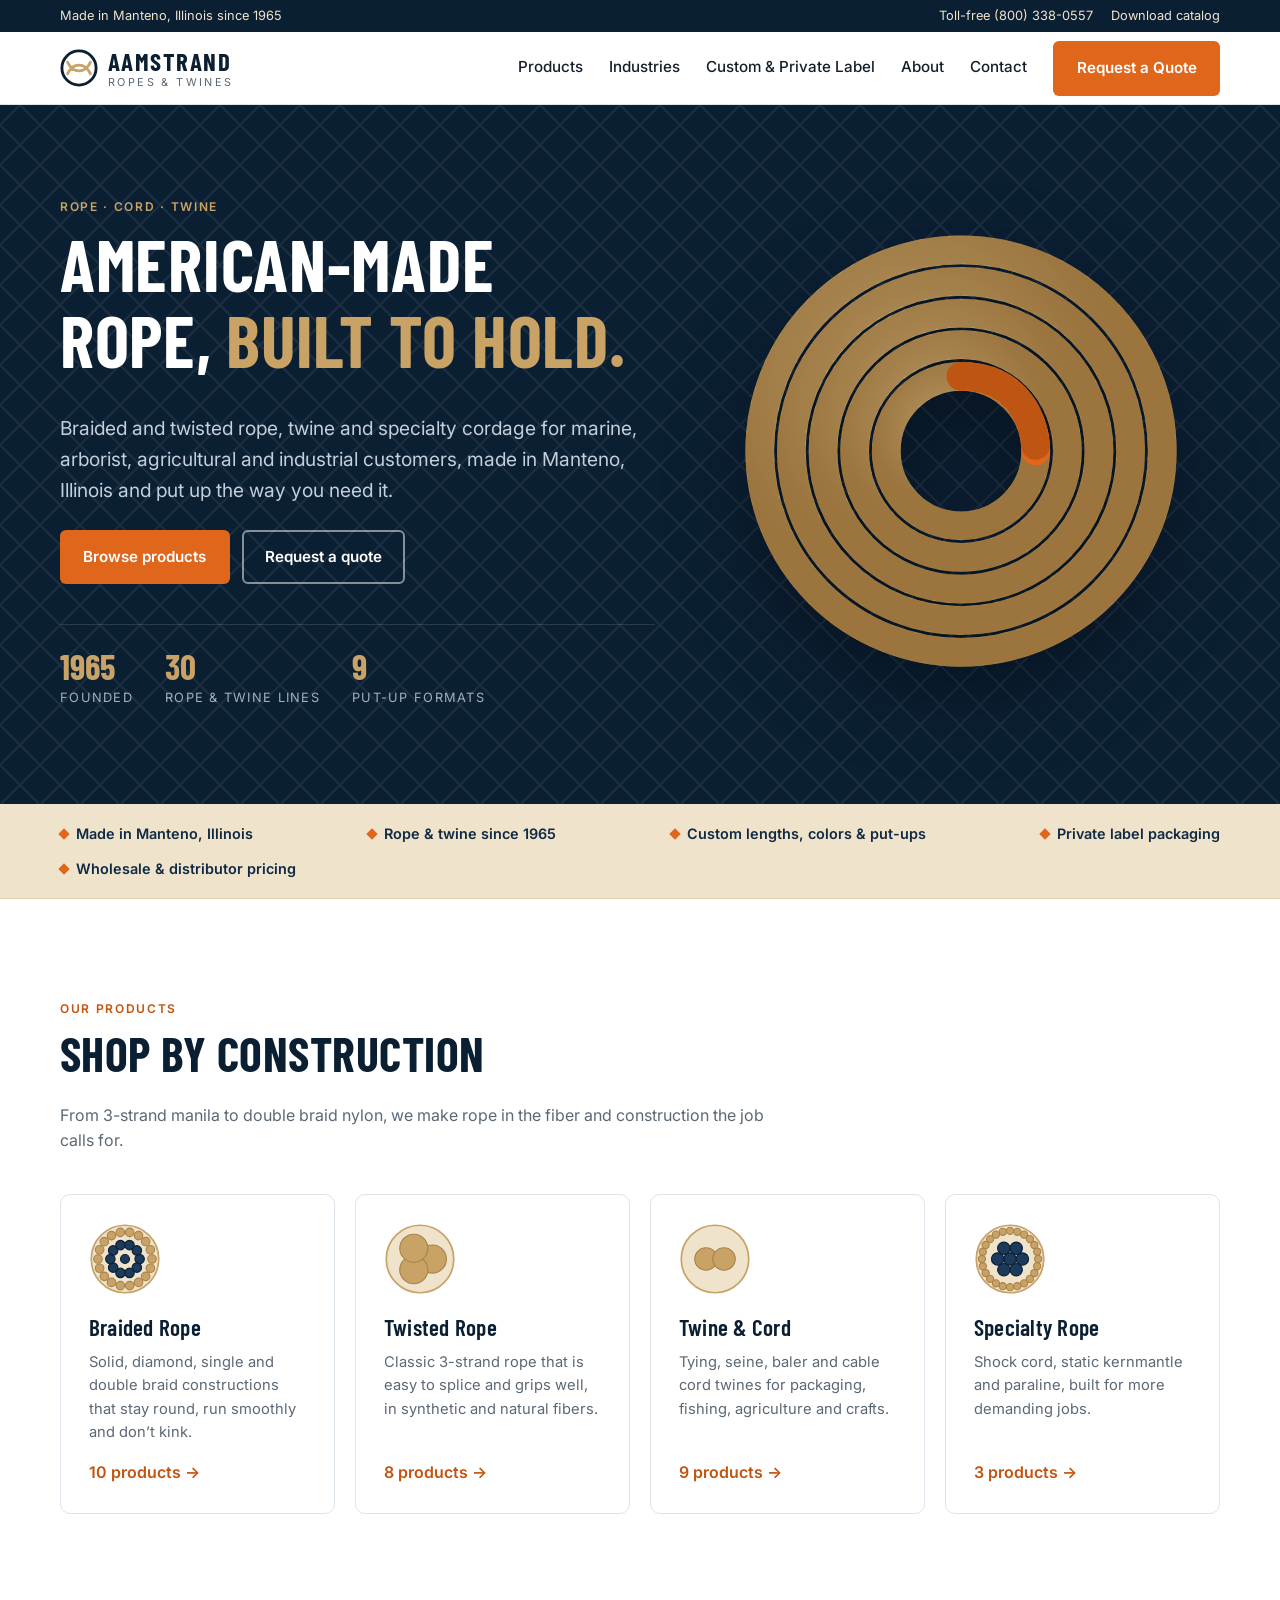
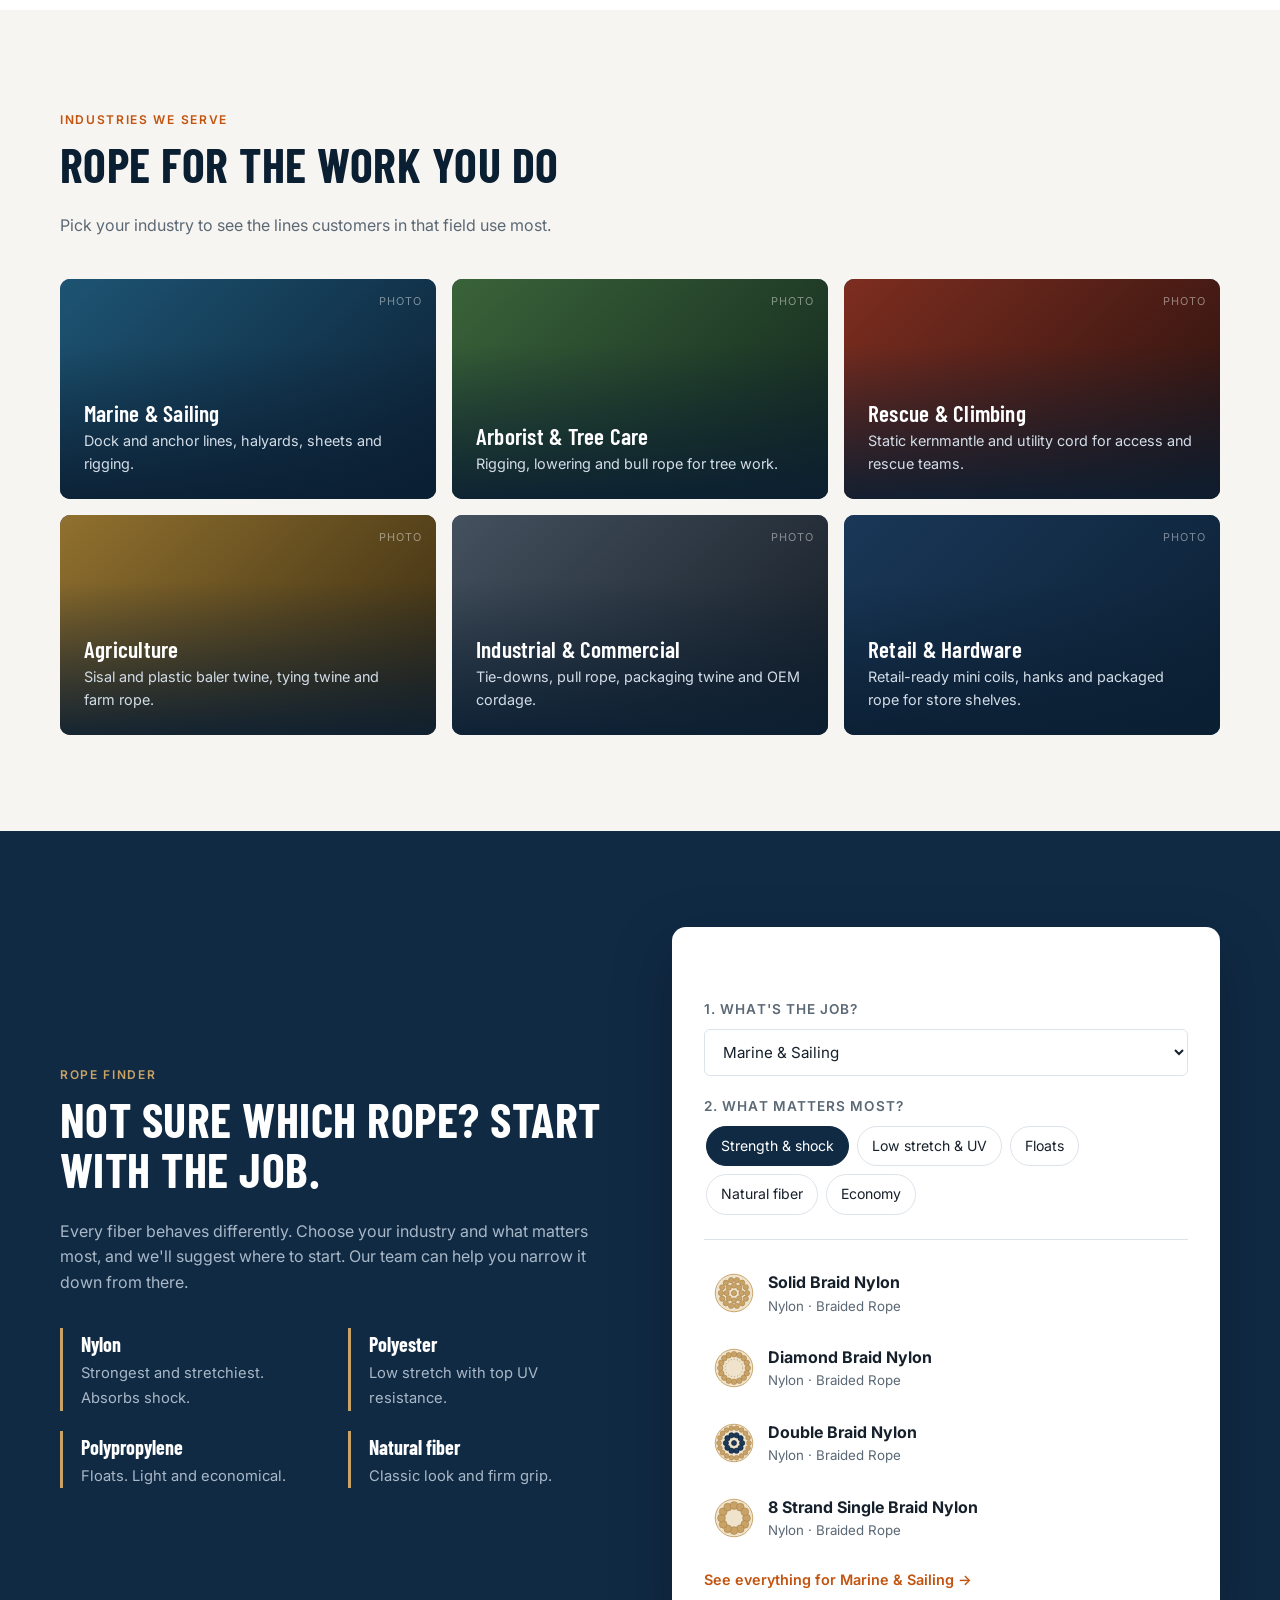
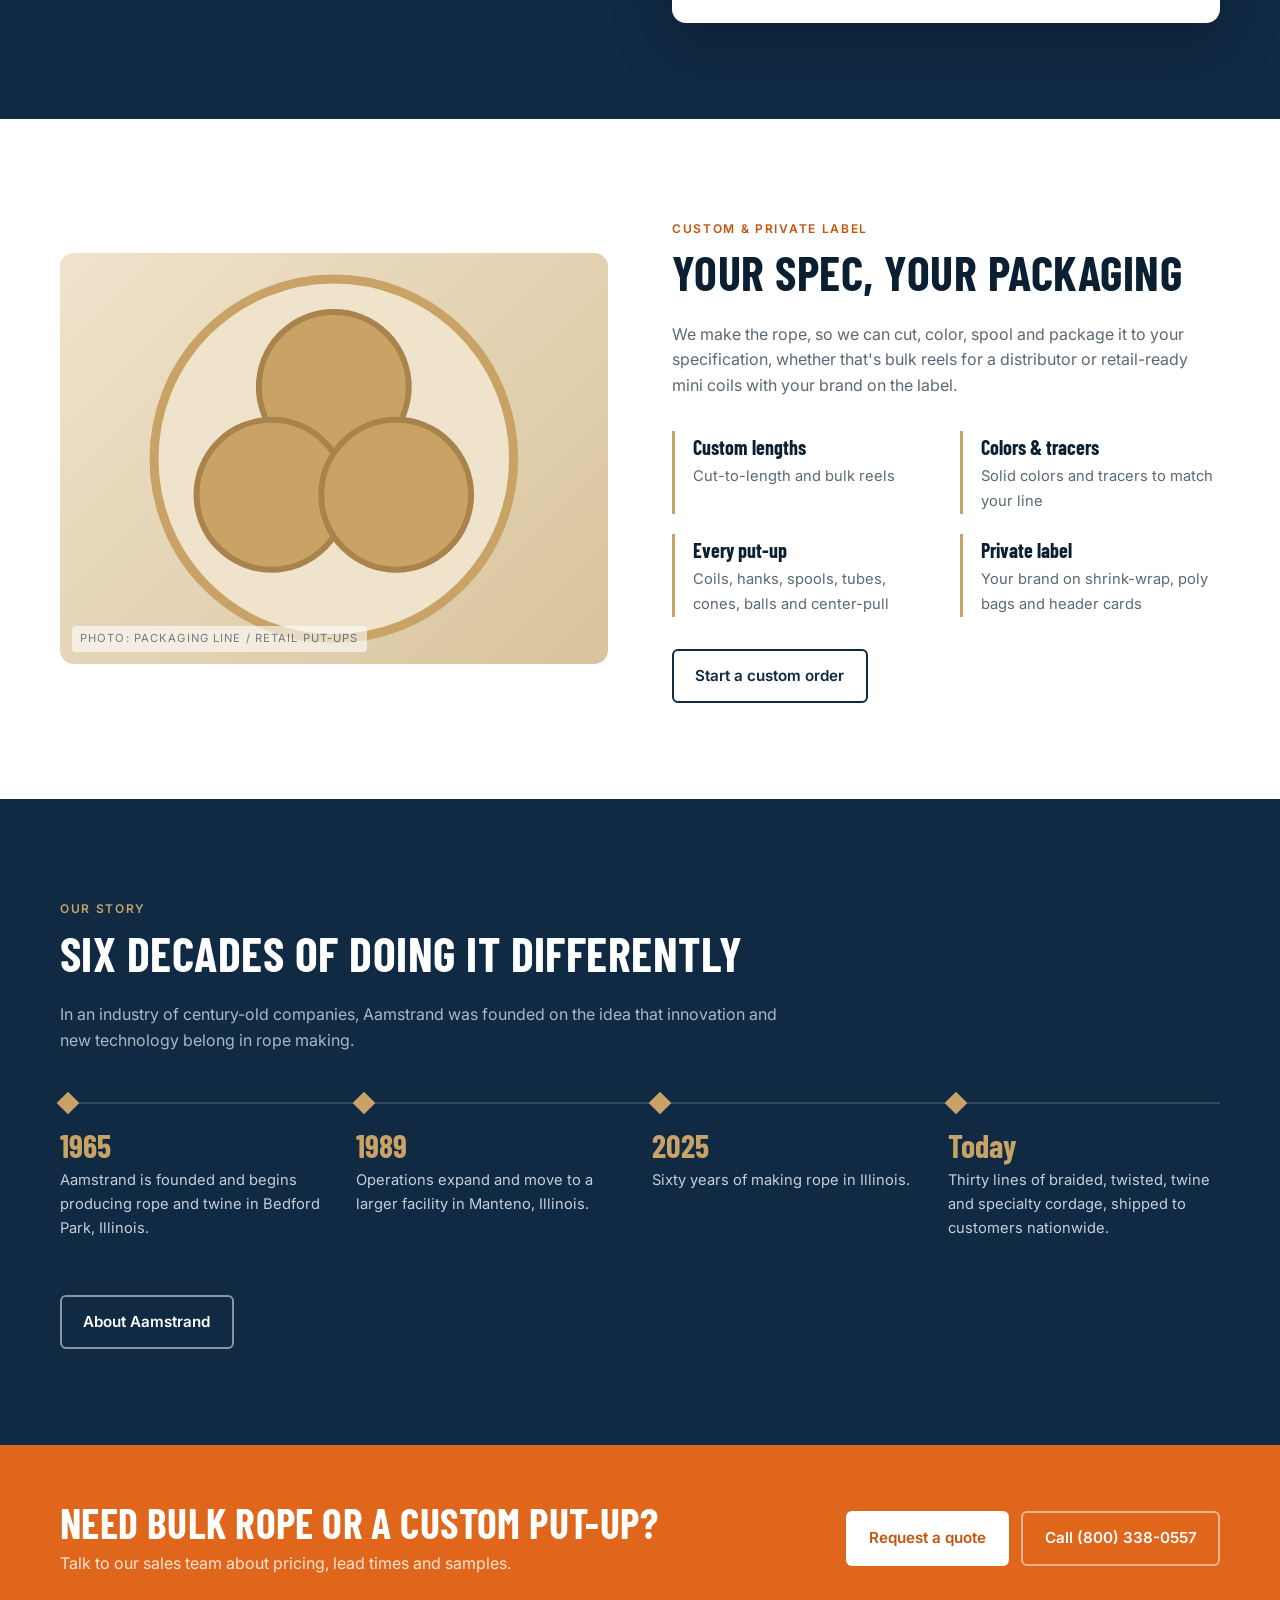
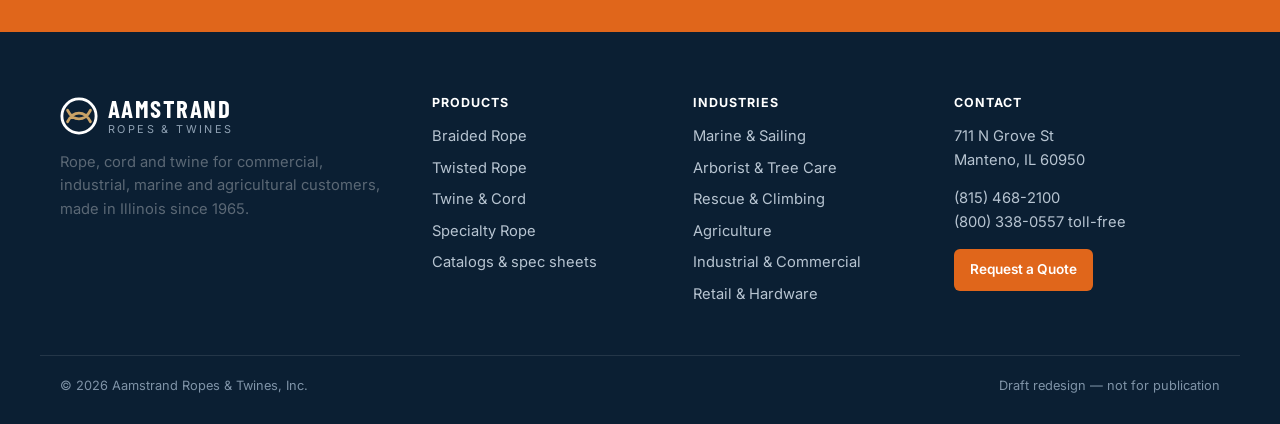
==== index.html @ 0422b6db "Add draft redesign of the Aamstrand website Static multi-page site: home, product catalog with filte" ====
<!doctype html>
<html lang="en">
<head>
  <meta charset="utf-8">
  <meta name="viewport" content="width=device-width, initial-scale=1">
  <title>Aamstrand Ropes &amp; Twines | American-Made Rope, Cord &amp; Twine</title>
  <meta name="description" content="Aamstrand Ropes & Twines has made braided rope, twisted rope, twine and specialty cordage in Illinois since 1965, with custom put-ups and private label packaging.">
  <link rel="preconnect" href="https://fonts.googleapis.com">
  <link rel="preconnect" href="https://fonts.gstatic.com" crossorigin>
  <link href="https://fonts.googleapis.com/css2?family=Barlow+Condensed:wght@500;600;700&family=Inter:wght@400;500;600;700&display=swap" rel="stylesheet">
  <link rel="stylesheet" href="assets/css/styles.css">
</head>
<body data-page="home">
  <a class="skip" href="#main">Skip to content</a>
  <header id="site-header"></header>

  <main id="main">
    <!-- Hero -->
    <section class="hero">
      <div class="wrap">
        <div>
          <span class="eyebrow" style="color:var(--hemp)">Rope · Cord · Twine</span>
          <h1>American-made rope, <em>built to hold.</em></h1>
          <p class="lead">Braided and twisted rope, twine and specialty cordage for marine, arborist, agricultural and industrial customers, made in Manteno, Illinois and put up the way you need it.</p>
          <div class="btn-row">
            <a class="btn btn-accent" href="products.html">Browse products</a>
            <a class="btn btn-light" href="contact.html#quote">Request a quote</a>
          </div>
          <div class="hero-stats">
            <div><strong>1965</strong><span>Founded</span></div>
            <div><strong>30</strong><span>Rope &amp; twine lines</span></div>
            <div><strong>9</strong><span>Put-up formats</span></div>
          </div>
        </div>
        <!-- Placeholder illustration until product photography is available -->
        <svg class="hero-coil" viewBox="0 0 320 320" aria-hidden="true">
          <defs>
            <radialGradient id="g" cx="40%" cy="35%"><stop offset="0" stop-color="#e7cc98"/><stop offset="1" stop-color="#b48a4d"/></radialGradient>
          </defs>
          <g fill="none" stroke-linecap="round">
            <g stroke="url(#g)" stroke-width="20">
              <circle cx="160" cy="160" r="140"/><circle cx="160" cy="160" r="118"/><circle cx="160" cy="160" r="96"/>
              <circle cx="160" cy="160" r="74"/><circle cx="160" cy="160" r="52"/>
            </g>
            <g stroke="#7d5b2c" stroke-width="20" stroke-dasharray="2.5 7" opacity=".45">
              <circle cx="160" cy="160" r="140"/><circle cx="160" cy="160" r="118"/><circle cx="160" cy="160" r="96"/>
              <circle cx="160" cy="160" r="74"/><circle cx="160" cy="160" r="52"/>
            </g>
            <path d="M160 108 C 200 108, 212 140, 212 160" stroke="#e0661b" stroke-width="20"/>
            <path d="M160 108 C 200 108, 212 140, 212 160" stroke="#9e440c" stroke-width="20" stroke-dasharray="2.5 7" opacity=".5"/>
          </g>
        </svg>
      </div>
    </section>

    <!-- Trust strip -->
    <div class="trust"><div class="wrap"><ul>
      <li>Made in Manteno, Illinois</li>
      <li>Rope &amp; twine since 1965</li>
      <li>Custom lengths, colors &amp; put-ups</li>
      <li>Private label packaging</li>
      <li>Wholesale &amp; distributor pricing</li>
    </ul></div></div>

    <!-- Shop by construction -->
    <section class="section">
      <div class="wrap">
        <div class="section-head">
          <span class="eyebrow">Our products</span>
          <h2>Shop by construction</h2>
          <p class="muted">From 3-strand manila to double braid nylon, we make rope in the fiber and construction the job calls for.</p>
        </div>
        <div class="cat-grid" id="category-tiles"></div>
      </div>
    </section>

    <!-- Industries -->
    <section class="section section-alt" id="industries">
      <div class="wrap">
        <div class="section-head">
          <span class="eyebrow">Industries we serve</span>
          <h2>Rope for the work you do</h2>
          <p class="muted">Pick your industry to see the lines customers in that field use most.</p>
        </div>
        <div class="industry-grid">
          <a class="industry" href="products.html?use=marine" style="--bg:linear-gradient(135deg,#1f5a7a,#0b1f33)"><span class="ph">Photo</span>
            <h3>Marine &amp; Sailing</h3><p>Dock and anchor lines, halyards, sheets and rigging.</p></a>
          <a class="industry" href="products.html?use=arborist" style="--bg:linear-gradient(135deg,#3f6b3a,#12261a)"><span class="ph">Photo</span>
            <h3>Arborist &amp; Tree Care</h3><p>Rigging, lowering and bull rope for tree work.</p></a>
          <a class="industry" href="products.html?use=rescue" style="--bg:linear-gradient(135deg,#8a2f1d,#2a0f0a)"><span class="ph">Photo</span>
            <h3>Rescue &amp; Climbing</h3><p>Static kernmantle and utility cord for access and rescue teams.</p></a>
          <a class="industry" href="products.html?use=agriculture" style="--bg:linear-gradient(135deg,#a07a2e,#3a2a0c)"><span class="ph">Photo</span>
            <h3>Agriculture</h3><p>Sisal and plastic baler twine, tying twine and farm rope.</p></a>
          <a class="industry" href="products.html?use=industrial" style="--bg:linear-gradient(135deg,#4a5663,#151b22)"><span class="ph">Photo</span>
            <h3>Industrial &amp; Commercial</h3><p>Tie-downs, pull rope, packaging twine and OEM cordage.</p></a>
          <a class="industry" href="products.html?use=retail" style="--bg:linear-gradient(135deg,#1b3a5c,#0b1f33)"><span class="ph">Photo</span>
            <h3>Retail &amp; Hardware</h3><p>Retail-ready mini coils, hanks and packaged rope for store shelves.</p></a>
        </div>
      </div>
    </section>

    <!-- Rope finder -->
    <section class="section section-dark">
      <div class="wrap split">
        <div>
          <span class="eyebrow" style="color:var(--hemp)">Rope finder</span>
          <h2>Not sure which rope? Start with the job.</h2>
          <p class="muted">Every fiber behaves differently. Choose your industry and what matters most, and we'll suggest where to start. Our team can help you narrow it down from there.</p>
          <ul class="cap-list" style="margin-top:2rem">
            <li><strong style="color:#fff">Nylon</strong><span style="color:#a9b8c7">Strongest and stretchiest. Absorbs shock.</span></li>
            <li><strong style="color:#fff">Polyester</strong><span style="color:#a9b8c7">Low stretch with top UV resistance.</span></li>
            <li><strong style="color:#fff">Polypropylene</strong><span style="color:#a9b8c7">Floats. Light and economical.</span></li>
            <li><strong style="color:#fff">Natural fiber</strong><span style="color:#a9b8c7">Classic look and firm grip.</span></li>
          </ul>
        </div>
        <form class="finder" id="finder" onsubmit="return false">
          <h3>Find your rope</h3>
          <label class="q" for="finder-use">1. What's the job?</label>
          <select id="finder-use"></select>
          <span class="q">2. What matters most?</span>
          <fieldset class="chips">
            <legend class="skip">What matters most?</legend>
            <input type="radio" name="priority" id="p1" value="shock" checked><label for="p1">Strength &amp; shock</label>
            <input type="radio" name="priority" id="p2" value="lowstretch"><label for="p2">Low stretch &amp; UV</label>
            <input type="radio" name="priority" id="p3" value="floats"><label for="p3">Floats</label>
            <input type="radio" name="priority" id="p4" value="natural"><label for="p4">Natural fiber</label>
            <input type="radio" name="priority" id="p5" value="budget"><label for="p5">Economy</label>
          </fieldset>
          <div class="finder-results" id="finder-results" aria-live="polite"></div>
        </form>
      </div>
    </section>

    <!-- Custom & private label -->
    <section class="section" id="custom">
      <div class="wrap split">
        <div class="photo-block">
          <svg viewBox="0 0 64 64" class="rope-icon" aria-hidden="true"><circle class="o" cx="32" cy="32" r="30"/><circle class="f" cx="32" cy="20" r="12.5"/><circle class="f" cx="21.6" cy="38" r="12.5"/><circle class="f" cx="42.4" cy="38" r="12.5"/></svg>
          <span class="photo-note">Photo: packaging line / retail put-ups</span>
        </div>
        <div>
          <span class="eyebrow">Custom &amp; private label</span>
          <h2>Your spec, your packaging</h2>
          <p class="muted">We make the rope, so we can cut, color, spool and package it to your specification, whether that's bulk reels for a distributor or retail-ready mini coils with your brand on the label.</p>
          <ul class="cap-list" style="margin:2rem 0">
            <li><strong>Custom lengths</strong><span>Cut-to-length and bulk reels</span></li>
            <li><strong>Colors &amp; tracers</strong><span>Solid colors and tracers to match your line</span></li>
            <li><strong>Every put-up</strong><span>Coils, hanks, spools, tubes, cones, balls and center-pull</span></li>
            <li><strong>Private label</strong><span>Your brand on shrink-wrap, poly bags and header cards</span></li>
          </ul>
          <a class="btn btn-ghost" href="contact.html?product=custom#quote">Start a custom order</a>
        </div>
      </div>
    </section>

    <!-- Heritage -->
    <section class="section section-dark">
      <div class="wrap">
        <div class="section-head">
          <span class="eyebrow" style="color:var(--hemp)">Our story</span>
          <h2>Six decades of doing it differently</h2>
          <p class="muted">In an industry of century-old companies, Aamstrand was founded on the idea that innovation and new technology belong in rope making.</p>
        </div>
        <div class="timeline">
          <div><strong>1965</strong><p>Aamstrand is founded and begins producing rope and twine in Bedford Park, Illinois.</p></div>
          <div><strong>1989</strong><p>Operations expand and move to a larger facility in Manteno, Illinois.</p></div>
          <div><strong>2025</strong><p>Sixty years of making rope in Illinois.</p></div>
          <div><strong>Today</strong><p>Thirty lines of braided, twisted, twine and specialty cordage, shipped to customers nationwide.</p></div>
        </div>
        <div class="btn-row" style="margin-top:2.5rem"><a class="btn btn-light" href="about.html">About Aamstrand</a></div>
      </div>
    </section>

    <!-- CTA -->
    <section class="cta-band">
      <div class="wrap">
        <div>
          <h2>Need bulk rope or a custom put-up?</h2>
          <p>Talk to our sales team about pricing, lead times and samples.</p>
        </div>
        <div class="btn-row" style="margin:0">
          <a class="btn btn-white" href="contact.html#quote">Request a quote</a>
          <a class="btn btn-light" href="tel:18003380557">Call (800) 338-0557</a>
        </div>
      </div>
    </section>
  </main>

  <footer id="site-footer"></footer>
  <script src="assets/js/products.js"></script>
  <script src="assets/js/main.js"></script>
</body>
</html>
---- assets/css/styles.css ----
/* Aamstrand redesign draft
   Palette: deep navy (trust, marine), hemp/manila tan (the product itself),
   signal orange for calls to action (safety / industrial). */

:root {
  --navy-900: #0b1f33;
  --navy-800: #102a44;
  --navy-700: #1b3a5c;
  --navy-100: #e6edf4;
  --hemp: #c9a266;
  --hemp-light: #efe3cc;
  --accent: #e0661b;
  --accent-dark: #c2540f;
  --ink: #16202b;
  --muted: #5b6875;
  --line: #dde3ea;
  --paper: #f7f5f1;
  --white: #ffffff;
  --radius: 10px;
  --shadow: 0 1px 2px rgba(11, 31, 51, .06), 0 8px 24px rgba(11, 31, 51, .08);
  --font-head: 'Barlow Condensed', 'Arial Narrow', sans-serif;
  --font-body: 'Inter', system-ui, -apple-system, 'Segoe UI', sans-serif;
  --wrap: 1200px;
}

*, *::before, *::after { box-sizing: border-box; }
html { scroll-behavior: smooth; }
body { margin: 0; font-family: var(--font-body); color: var(--ink); background: var(--white); line-height: 1.6; font-size: 16px; -webkit-font-smoothing: antialiased; }
img, svg { max-width: 100%; display: block; }
a { color: var(--navy-700); }
h1, h2, h3, h4 { font-family: var(--font-head); line-height: 1.05; margin: 0 0 .5em; color: var(--navy-900); letter-spacing: .01em; }
h1 { font-size: clamp(2.5rem, 6vw, 4.5rem); font-weight: 700; text-transform: uppercase; }
h2 { font-size: clamp(2rem, 4vw, 3rem); font-weight: 700; text-transform: uppercase; }
h3 { font-size: 1.45rem; font-weight: 600; }
h4 { font-size: 1.1rem; text-transform: uppercase; letter-spacing: .08em; }
p { margin: 0 0 1em; }
.wrap { max-width: var(--wrap); margin: 0 auto; padding: 0 20px; }
.muted { color: var(--muted); }
.small { font-size: .875rem; }
.lead { font-size: 1.2rem; color: var(--muted); max-width: 60ch; }
.eyebrow { display: inline-block; font-size: .75rem; font-weight: 600; letter-spacing: .14em; text-transform: uppercase; color: var(--accent-dark); margin-bottom: .6rem; }
.skip { position: absolute; left: -999px; }
.skip:focus { left: 12px; top: 12px; z-index: 100; background: var(--white); padding: 8px 12px; }
:focus-visible { outline: 3px solid var(--accent); outline-offset: 2px; }

/* Buttons */
.btn { display: inline-flex; align-items: center; gap: .5em; padding: .85em 1.4em; border-radius: 6px; font-weight: 600; font-size: .95rem; text-decoration: none; border: 2px solid transparent; cursor: pointer; transition: background .15s, color .15s, border-color .15s; font-family: inherit; }
.btn-accent { background: var(--accent); color: var(--white); }
.btn-accent:hover { background: var(--accent-dark); }
.btn-ghost { border-color: currentColor; color: var(--navy-800); background: transparent; }
.btn-ghost:hover { background: var(--navy-800); color: var(--white); border-color: var(--navy-800); }
.btn-light { border-color: rgba(255,255,255,.5); color: var(--white); }
.btn-light:hover { background: var(--white); color: var(--navy-900); }
.btn-sm { padding: .6em 1em; font-size: .85rem; }
.btn-row { display: flex; flex-wrap: wrap; gap: 12px; margin-top: 1.5rem; }
.link-arrow { font-weight: 600; color: var(--accent-dark); text-decoration: none; }
.link-arrow::after { content: ' →'; transition: margin .15s; }
a:hover .link-arrow::after, .link-arrow:hover::after { margin-left: 4px; }
.text-btn { background: none; border: 0; color: var(--accent-dark); font: inherit; font-weight: 600; cursor: pointer; padding: 0; text-decoration: underline; }

/* Header */
#site-header { position: sticky; top: 0; z-index: 50; background: var(--white); border-bottom: 1px solid var(--line); }
.topbar { background: var(--navy-900); color: var(--hemp-light); font-size: .8rem; }
.topbar .wrap { display: flex; justify-content: space-between; gap: 12px; padding-top: 6px; padding-bottom: 6px; }
.topbar a { color: inherit; text-decoration: none; margin-left: 18px; }
.topbar a:hover { color: var(--white); }
.nav-row { display: flex; align-items: center; justify-content: space-between; min-height: 72px; gap: 20px; }
.logo { display: flex; align-items: center; gap: 10px; text-decoration: none; color: var(--navy-900); }
.logo svg { width: 38px; height: 38px; }
.logo span { display: flex; flex-direction: column; line-height: 1; }
.logo strong { font-family: var(--font-head); font-size: 1.55rem; letter-spacing: .06em; }
.logo small { font-size: .68rem; letter-spacing: .22em; text-transform: uppercase; color: var(--muted); margin-top: 3px; }
.primary-nav { display: flex; align-items: center; gap: 26px; }
.primary-nav a:not(.btn) { color: var(--ink); text-decoration: none; font-weight: 500; font-size: .95rem; padding: 6px 0; border-bottom: 2px solid transparent; }
.primary-nav a:not(.btn):hover, .primary-nav a[aria-current] { border-bottom-color: var(--accent); }
.nav-toggle { display: none; background: none; border: 0; padding: 8px; cursor: pointer; }
.nav-toggle span { display: block; width: 24px; height: 2px; background: var(--navy-900); margin: 5px 0; transition: transform .2s, opacity .2s; }

@media (max-width: 960px) {
  .nav-toggle { display: block; }
  .primary-nav { display: none; position: absolute; left: 0; right: 0; top: 100%; flex-direction: column; align-items: stretch; gap: 0; background: var(--white); border-bottom: 1px solid var(--line); padding: 8px 20px 20px; box-shadow: var(--shadow); }
  .primary-nav a:not(.btn) { padding: 12px 0; border-bottom: 1px solid var(--line); }
  .primary-nav .btn { margin-top: 14px; justify-content: center; }
  .nav-open .primary-nav { display: flex; }
  .nav-open .nav-toggle span:nth-child(1) { transform: translateY(7px) rotate(45deg); }
  .nav-open .nav-toggle span:nth-child(2) { opacity: 0; }
  .nav-open .nav-toggle span:nth-child(3) { transform: translateY(-7px) rotate(-45deg); }
  .hide-sm { display: none; }
}
@media (max-width: 560px) {
  .topbar .wrap > span:first-child { display: none; }
  .topbar .wrap { justify-content: center; }
  .topbar a { margin: 0; }
}

/* Hero */
.hero { position: relative; background: var(--navy-900); color: var(--white); overflow: hidden; }
.hero::before { content: ''; position: absolute; inset: 0; opacity: .07; background-image: url("data:image/svg+xml,%3Csvg xmlns='http://www.w3.org/2000/svg' width='40' height='40'%3E%3Cpath d='M0 20 20 0 40 20 20 40Z' fill='none' stroke='%23fff' stroke-width='2'/%3E%3C/svg%3E"); }
.hero .wrap { position: relative; display: grid; grid-template-columns: 1.15fr 1fr; gap: 48px; align-items: center; padding-top: 88px; padding-bottom: 96px; }
.hero h1 { color: var(--white); }
.hero h1 em { font-style: normal; color: var(--hemp); }
.hero .lead { color: #c3cfdb; }
.hero-coil { width: 100%; max-width: 460px; justify-self: center; filter: drop-shadow(0 30px 40px rgba(0,0,0,.35)); }
.hero-stats { display: flex; flex-wrap: wrap; gap: 32px; margin-top: 2.5rem; padding-top: 1.5rem; border-top: 1px solid rgba(255,255,255,.12); }
.hero-stats div { display: flex; flex-direction: column; }
.hero-stats strong { font-family: var(--font-head); font-size: 2.2rem; color: var(--hemp); line-height: 1; }
.hero-stats span { font-size: .8rem; color: #9fb0c1; text-transform: uppercase; letter-spacing: .1em; margin-top: 4px; }
@media (max-width: 860px) {
  .hero .wrap { grid-template-columns: 1fr; padding-top: 56px; padding-bottom: 64px; }
  .hero-coil { max-width: 280px; order: -1; }
}

/* Sections */
.section { padding: 96px 0; }
.section-sm { padding: 48px 0; }
.section-alt { background: var(--paper); }
.section-dark { background: var(--navy-800); color: var(--white); }
.section-dark h2, .section-dark h3 { color: var(--white); }
.section-dark .muted { color: #a9b8c7; }
.section-head { max-width: 720px; margin-bottom: 40px; }
.section-head.center { margin-left: auto; margin-right: auto; text-align: center; }
.split { display: grid; grid-template-columns: 1fr 1fr; gap: 64px; align-items: center; }
@media (max-width: 860px) { .split { grid-template-columns: 1fr; gap: 32px; } .section { padding: 64px 0; } }

/* Trust strip */
.trust { background: var(--hemp-light); border-bottom: 1px solid #e2d3b6; }
.trust ul { list-style: none; margin: 0; padding: 18px 0; display: flex; flex-wrap: wrap; justify-content: space-between; gap: 12px 28px; }
.trust li { font-weight: 600; font-size: .9rem; color: var(--navy-800); display: flex; align-items: center; gap: 8px; }
.trust li::before { content: ''; width: 8px; height: 8px; background: var(--accent); transform: rotate(45deg); }

/* Rope cross-section icon */
.rope-icon .o { fill: var(--hemp-light); stroke: var(--hemp); stroke-width: 1.5; }
.rope-icon .f { fill: var(--hemp); stroke: #a8834b; stroke-width: 1; }
.rope-icon .f2 { fill: var(--navy-700); stroke: var(--navy-900); stroke-width: 1; }
.rope-icon .c { fill: none; stroke: #a8834b; stroke-width: 1; stroke-dasharray: 2 3; }

/* Category tiles */
.cat-grid { display: grid; grid-template-columns: repeat(4, 1fr); gap: 20px; }
.cat-tile { display: flex; flex-direction: column; background: var(--white); border: 1px solid var(--line); border-radius: var(--radius); padding: 28px; text-decoration: none; color: inherit; transition: transform .2s, box-shadow .2s, border-color .2s; }
.cat-tile:hover { transform: translateY(-4px); box-shadow: var(--shadow); border-color: var(--hemp); }
.cat-tile .rope-icon { width: 72px; height: 72px; margin-bottom: 20px; }
.cat-tile p { color: var(--muted); font-size: .92rem; flex: 1; }
@media (max-width: 1000px) { .cat-grid { grid-template-columns: repeat(2, 1fr); } }
@media (max-width: 560px) { .cat-grid { grid-template-columns: 1fr; } }

/* Industries */
.industry-grid { display: grid; grid-template-columns: repeat(3, 1fr); gap: 16px; }
.industry { position: relative; display: flex; flex-direction: column; justify-content: flex-end; min-height: 220px; padding: 24px; border-radius: var(--radius); text-decoration: none; color: var(--white); overflow: hidden; background: var(--navy-700); isolation: isolate; }
.industry::before { content: ''; position: absolute; inset: 0; z-index: -1; background: var(--bg, linear-gradient(135deg, #1b3a5c, #0b1f33)); transition: transform .4s; }
.industry::after { content: ''; position: absolute; inset: 0; z-index: -1; background: linear-gradient(to top, rgba(11,31,51,.9), rgba(11,31,51,.1) 70%); }
.industry:hover::before { transform: scale(1.05); }
.industry h3 { color: var(--white); margin-bottom: .25rem; }
.industry p { margin: 0; font-size: .9rem; color: #d3dde7; }
.industry .ph { position: absolute; top: 14px; right: 14px; font-size: .68rem; letter-spacing: .1em; text-transform: uppercase; color: rgba(255,255,255,.45); }
@media (max-width: 860px) { .industry-grid { grid-template-columns: repeat(2, 1fr); } }
@media (max-width: 560px) { .industry-grid { grid-template-columns: 1fr; } .industry { min-height: 160px; } }

/* Finder */
.finder { background: var(--white); color: var(--ink); border-radius: 14px; padding: 32px; box-shadow: 0 20px 60px rgba(0,0,0,.25); }
.finder h3 { margin-bottom: 1rem; }
.finder .q { display: block; font-weight: 600; font-size: .85rem; text-transform: uppercase; letter-spacing: .08em; color: var(--muted); margin: 0 0 8px; }
.finder select { width: 100%; margin-bottom: 20px; }
.chips { display: flex; flex-wrap: wrap; gap: 8px; margin-bottom: 24px; border: 0; padding: 0; }
.chips input { position: absolute; opacity: 0; pointer-events: none; }
.chips label { padding: 8px 14px; border: 1.5px solid var(--line); border-radius: 999px; font-size: .88rem; cursor: pointer; transition: all .15s; }
.chips input:checked + label { background: var(--navy-800); border-color: var(--navy-800); color: var(--white); }
.chips input:focus-visible + label { outline: 3px solid var(--accent); outline-offset: 2px; }
.finder-results { display: grid; gap: 8px; border-top: 1px solid var(--line); padding-top: 20px; }
.finder-hit { display: flex; align-items: center; gap: 14px; padding: 10px; border-radius: 8px; text-decoration: none; color: inherit; }
.finder-hit:hover { background: var(--paper); }
.finder-hit .rope-icon { width: 40px; height: 40px; flex: none; }
.finder-hit span { display: flex; flex-direction: column; }
.finder-hit small { color: var(--muted); }
.finder-more { margin-top: 8px; font-size: .9rem; }

/* Forms */
select, input[type=text], input[type=email], input[type=tel], input[type=search], textarea {
  font: inherit; font-size: .95rem; padding: 12px 14px; border: 1.5px solid var(--line); border-radius: 6px; background: var(--white); color: var(--ink); width: 100%;
}
select:focus, input:focus, textarea:focus { border-color: var(--navy-700); outline: none; box-shadow: 0 0 0 3px var(--navy-100); }
.form-grid { display: grid; grid-template-columns: 1fr 1fr; gap: 18px; }
.form-grid .full { grid-column: 1 / -1; }
.field label { display: block; font-weight: 600; font-size: .88rem; margin-bottom: 6px; }
.field .req { color: var(--accent-dark); }
@media (max-width: 640px) { .form-grid { grid-template-columns: 1fr; } }

/* Custom / capabilities */
.cap-list { list-style: none; padding: 0; margin: 0; display: grid; grid-template-columns: 1fr 1fr; gap: 20px 28px; }
.cap-list li { padding-left: 18px; border-left: 3px solid var(--hemp); }
.cap-list strong { display: block; font-family: var(--font-head); font-size: 1.25rem; color: var(--navy-900); }
.cap-list span { color: var(--muted); font-size: .92rem; }
@media (max-width: 560px) { .cap-list { grid-template-columns: 1fr; } }
.photo-block { aspect-ratio: 4 / 3; border-radius: 14px; background: linear-gradient(135deg, var(--hemp-light), #d9c39c); display: grid; place-items: center; position: relative; overflow: hidden; }
.photo-block svg { width: 70%; }
.photo-note { position: absolute; bottom: 12px; left: 12px; font-size: .7rem; letter-spacing: .1em; text-transform: uppercase; color: rgba(11,31,51,.55); background: rgba(255,255,255,.6); padding: 4px 8px; border-radius: 4px; }

/* Timeline */
.timeline { display: grid; grid-template-columns: repeat(4, 1fr); gap: 24px; position: relative; margin-top: 16px; }
.timeline::before { content: ''; position: absolute; top: 9px; left: 0; right: 0; height: 2px; background: rgba(255,255,255,.15); }
.timeline div { position: relative; padding-top: 36px; }
.timeline div::before { content: ''; position: absolute; top: 2px; left: 0; width: 16px; height: 16px; background: var(--hemp); transform: rotate(45deg); }
.timeline strong { font-family: var(--font-head); font-size: 2rem; color: var(--hemp); display: block; line-height: 1; margin-bottom: 8px; }
.timeline p { color: #c3cfdb; font-size: .92rem; }
@media (max-width: 860px) { .timeline { grid-template-columns: 1fr 1fr; } .timeline::before { display: none; } }
@media (max-width: 480px) { .timeline { grid-template-columns: 1fr; } }

/* CTA band */
.cta-band { background: var(--accent); color: var(--white); padding: 56px 0; }
.cta-band .wrap { display: flex; flex-wrap: wrap; align-items: center; justify-content: space-between; gap: 24px; }
.cta-band h2 { color: var(--white); margin: 0; font-size: clamp(1.8rem, 3.5vw, 2.6rem); }
.cta-band p { margin: 6px 0 0; color: #ffe6d6; }
.cta-band .btn-light:hover { color: var(--accent-dark); }
.btn-white { background: var(--white); color: var(--accent-dark); }
.btn-white:hover { background: var(--navy-900); color: var(--white); }

/* Page header */
.page-head { background: var(--navy-900); color: var(--white); padding: 64px 0 56px; position: relative; overflow: hidden; }
.page-head::before { content: ''; position: absolute; inset: 0; opacity: .06; background-image: url("data:image/svg+xml,%3Csvg xmlns='http://www.w3.org/2000/svg' width='40' height='40'%3E%3Cpath d='M0 20 20 0 40 20 20 40Z' fill='none' stroke='%23fff' stroke-width='2'/%3E%3C/svg%3E"); }
.page-head .wrap { position: relative; }
.page-head h1 { color: var(--white); font-size: clamp(2.2rem, 5vw, 3.6rem); }
.page-head .lead { color: #c3cfdb; }

/* Catalog */
.catalog-bar { position: sticky; top: 105px; z-index: 10; background: var(--white); border-bottom: 1px solid var(--line); padding: 16px 0; }
.tabs { display: flex; gap: 6px; overflow-x: auto; scrollbar-width: none; margin-bottom: 14px; }
.tabs button { flex: none; padding: 10px 16px; border-radius: 999px; border: 1.5px solid var(--line); background: var(--white); font: inherit; font-weight: 600; font-size: .9rem; cursor: pointer; color: var(--ink); }
.tabs button[aria-selected=true] { background: var(--navy-800); color: var(--white); border-color: var(--navy-800); }
.filters { display: grid; grid-template-columns: 2fr 1fr 1fr auto; gap: 12px; align-items: center; }
.filters #result-count { font-size: .88rem; color: var(--muted); white-space: nowrap; }
@media (max-width: 760px) { .filters { grid-template-columns: 1fr 1fr; } .filters input { grid-column: 1 / -1; } .catalog-bar { position: static; } }
#cat-blurb { margin: 28px 0 24px; }
.product-grid { display: grid; grid-template-columns: repeat(auto-fill, minmax(260px, 1fr)); gap: 20px; }
.product-card { display: flex; flex-direction: column; border: 1px solid var(--line); border-radius: var(--radius); overflow: hidden; text-decoration: none; color: inherit; background: var(--white); transition: box-shadow .2s, transform .2s, border-color .2s; }
.product-card:hover { box-shadow: var(--shadow); transform: translateY(-3px); border-color: var(--hemp); }
.product-card__img { background: var(--paper); display: grid; place-items: center; padding: 28px; border-bottom: 1px solid var(--line); }
.product-card__img .rope-icon { width: 96px; height: 96px; }
.product-card__body { padding: 20px; display: flex; flex-direction: column; flex: 1; }
.product-card__body .eyebrow { font-size: .68rem; }
.product-card__body h3 { font-size: 1.3rem; }
.product-card__body p { font-size: .9rem; color: var(--muted); display: -webkit-box; -webkit-line-clamp: 3; -webkit-box-orient: vertical; overflow: hidden; }
.product-card__body .link-arrow { margin-top: auto; }
@media (max-width: 560px) {
  .product-grid { gap: 12px; }
  .product-card { flex-direction: row; }
  .product-card__img { padding: 16px; border-bottom: 0; border-right: 1px solid var(--line); }
  .product-card__img .rope-icon { width: 56px; height: 56px; }
  .product-card__body { padding: 14px 16px; }
  .product-card__body h3 { font-size: 1.15rem; margin-bottom: .3em; }
  .product-card__body p { -webkit-line-clamp: 2; font-size: .85rem; margin-bottom: .5em; }
}
.empty { grid-column: 1 / -1; padding: 48px; text-align: center; background: var(--paper); border-radius: var(--radius); }

/* Product detail */
.crumbs { display: flex; flex-wrap: wrap; gap: 8px; font-size: .85rem; padding-top: 24px; color: var(--muted); }
.crumbs a { color: var(--muted); text-decoration: none; }
.crumbs a:hover { color: var(--navy-700); text-decoration: underline; }
.product-hero { display: grid; grid-template-columns: 1fr 1.1fr; gap: 56px; padding-top: 28px; padding-bottom: 48px; align-items: start; }
.product-hero__media { position: relative; aspect-ratio: 1; background: var(--paper); border-radius: 14px; display: grid; place-items: center; border: 1px solid var(--line); }
.product-hero__media .rope-icon { width: 55%; }
.product-hero h1 { font-size: clamp(2.2rem, 4.5vw, 3.4rem); }
.tags { display: flex; flex-wrap: wrap; gap: 8px; margin: 1.2rem 0 1.6rem; }
.tag { font-size: .8rem; padding: 5px 12px; background: var(--navy-100); border-radius: 999px; color: var(--navy-800); text-decoration: none; font-weight: 500; }
.tag:hover { background: var(--navy-800); color: var(--white); }
.meters { display: grid; gap: 14px; margin-bottom: 1rem; max-width: 460px; }
.meter { display: grid; grid-template-columns: 1fr auto; align-items: center; gap: 16px; }
.meter__label span { font-weight: 600; display: block; font-size: .92rem; }
.meter__label small { color: var(--muted); font-size: .76rem; }
.meter__bar { display: flex; gap: 4px; }
.meter__bar i { width: 28px; height: 8px; border-radius: 2px; background: var(--line); }
.meter__bar i.on { background: var(--hemp); }
@media (max-width: 860px) { .product-hero { grid-template-columns: 1fr; gap: 28px; } .product-hero__media { max-width: 360px; } }
.table-scroll { margin-bottom: 12px; overflow-x: auto; border: 1px solid var(--line); border-radius: var(--radius); }
.spec-table { width: 100%; border-collapse: collapse; font-size: .92rem; min-width: 560px; }
.spec-table th, .spec-table td { padding: 12px 16px; text-align: left; border-bottom: 1px solid var(--line); }
.spec-table th { background: var(--navy-900); color: var(--white); font-weight: 600; font-size: .8rem; text-transform: uppercase; letter-spacing: .06em; }
.spec-table tbody tr:nth-child(even) { background: var(--paper); }
.spec-table tbody tr:last-child td { border-bottom: 0; }
.spec-table .tbd { color: var(--muted); font-style: italic; }
.putups { list-style: none; padding: 0; margin: 0; display: flex; flex-wrap: wrap; gap: 10px; }
.putups li { padding: 10px 16px; border: 1.5px solid var(--line); border-radius: 6px; font-weight: 500; font-size: .9rem; }

/* About */
.values { display: grid; grid-template-columns: repeat(3, 1fr); gap: 24px; }
.value { padding: 28px; border: 1px solid var(--line); border-radius: var(--radius); background: var(--white); }
.value .num { font-family: var(--font-head); font-size: 2.6rem; color: var(--hemp); line-height: 1; display: block; margin-bottom: 12px; }
@media (max-width: 860px) { .values { grid-template-columns: 1fr; } }

/* Contact */
.contact-grid { display: grid; grid-template-columns: 1.4fr 1fr; gap: 48px; align-items: start; }
.contact-card { background: var(--paper); border-radius: 14px; padding: 32px; }
.contact-card h3 { margin-top: 1.4rem; }
.contact-card h3:first-child { margin-top: 0; }
.contact-card address { font-style: normal; }
.map-ph { margin-top: 20px; aspect-ratio: 16 / 10; border-radius: 10px; background: repeating-linear-gradient(45deg, var(--navy-100) 0 12px, #dde6ef 12px 24px); display: grid; place-items: center; color: var(--navy-700); font-weight: 600; font-size: .85rem; }
.notice { background: #eaf6ee; border: 1px solid #bfe3ca; color: #1f5e34; padding: 14px 18px; border-radius: 8px; margin-top: 16px; }
@media (max-width: 860px) { .contact-grid { grid-template-columns: 1fr; } }

/* Catalog downloads */
.dl-grid { display: grid; grid-template-columns: repeat(auto-fill, minmax(260px, 1fr)); gap: 20px; }
.dl { display: flex; gap: 18px; padding: 24px; border: 1px solid var(--line); border-radius: var(--radius); text-decoration: none; color: inherit; align-items: flex-start; }
.dl:hover { border-color: var(--hemp); box-shadow: var(--shadow); }
.dl .pdf { flex: none; width: 48px; height: 60px; border-radius: 4px; background: var(--navy-800); color: var(--white); display: grid; place-items: end center; padding-bottom: 8px; font-size: .7rem; font-weight: 700; letter-spacing: .08em; }
.dl h3 { font-size: 1.2rem; margin-bottom: .2rem; }
.dl p { font-size: .88rem; color: var(--muted); margin: 0; }

/* Footer */
#site-footer { background: var(--navy-900); color: #b7c4d1; font-size: .92rem; }
#site-footer .logo { color: var(--white); margin-bottom: 16px; }
#site-footer .logo small { color: #8fa1b3; }
.footer-grid { display: grid; grid-template-columns: 1.5fr 1fr 1fr 1.2fr; gap: 40px; padding-top: 64px; padding-bottom: 48px; }
.footer-grid h4 { color: var(--white); font-family: var(--font-body); font-size: .78rem; margin-bottom: 1rem; }
.footer-grid ul { list-style: none; padding: 0; margin: 0; display: grid; gap: 8px; }
.footer-grid a:not(.btn):not(.logo) { color: #b7c4d1; text-decoration: none; }
.footer-grid a:not(.btn):not(.logo):hover { color: var(--white); }
.footer-grid address { font-style: normal; margin-bottom: 1em; }
.footer-bottom { display: flex; flex-wrap: wrap; justify-content: space-between; gap: 12px; border-top: 1px solid rgba(255,255,255,.1); padding-top: 20px; padding-bottom: 28px; font-size: .8rem; color: #7f93a7; }
@media (max-width: 860px) { .footer-grid { grid-template-columns: 1fr 1fr; } }
@media (max-width: 520px) { .footer-grid { grid-template-columns: 1fr; } }

@media (prefers-reduced-motion: reduce) { *, *::before, *::after { transition: none !important; scroll-behavior: auto !important; } }
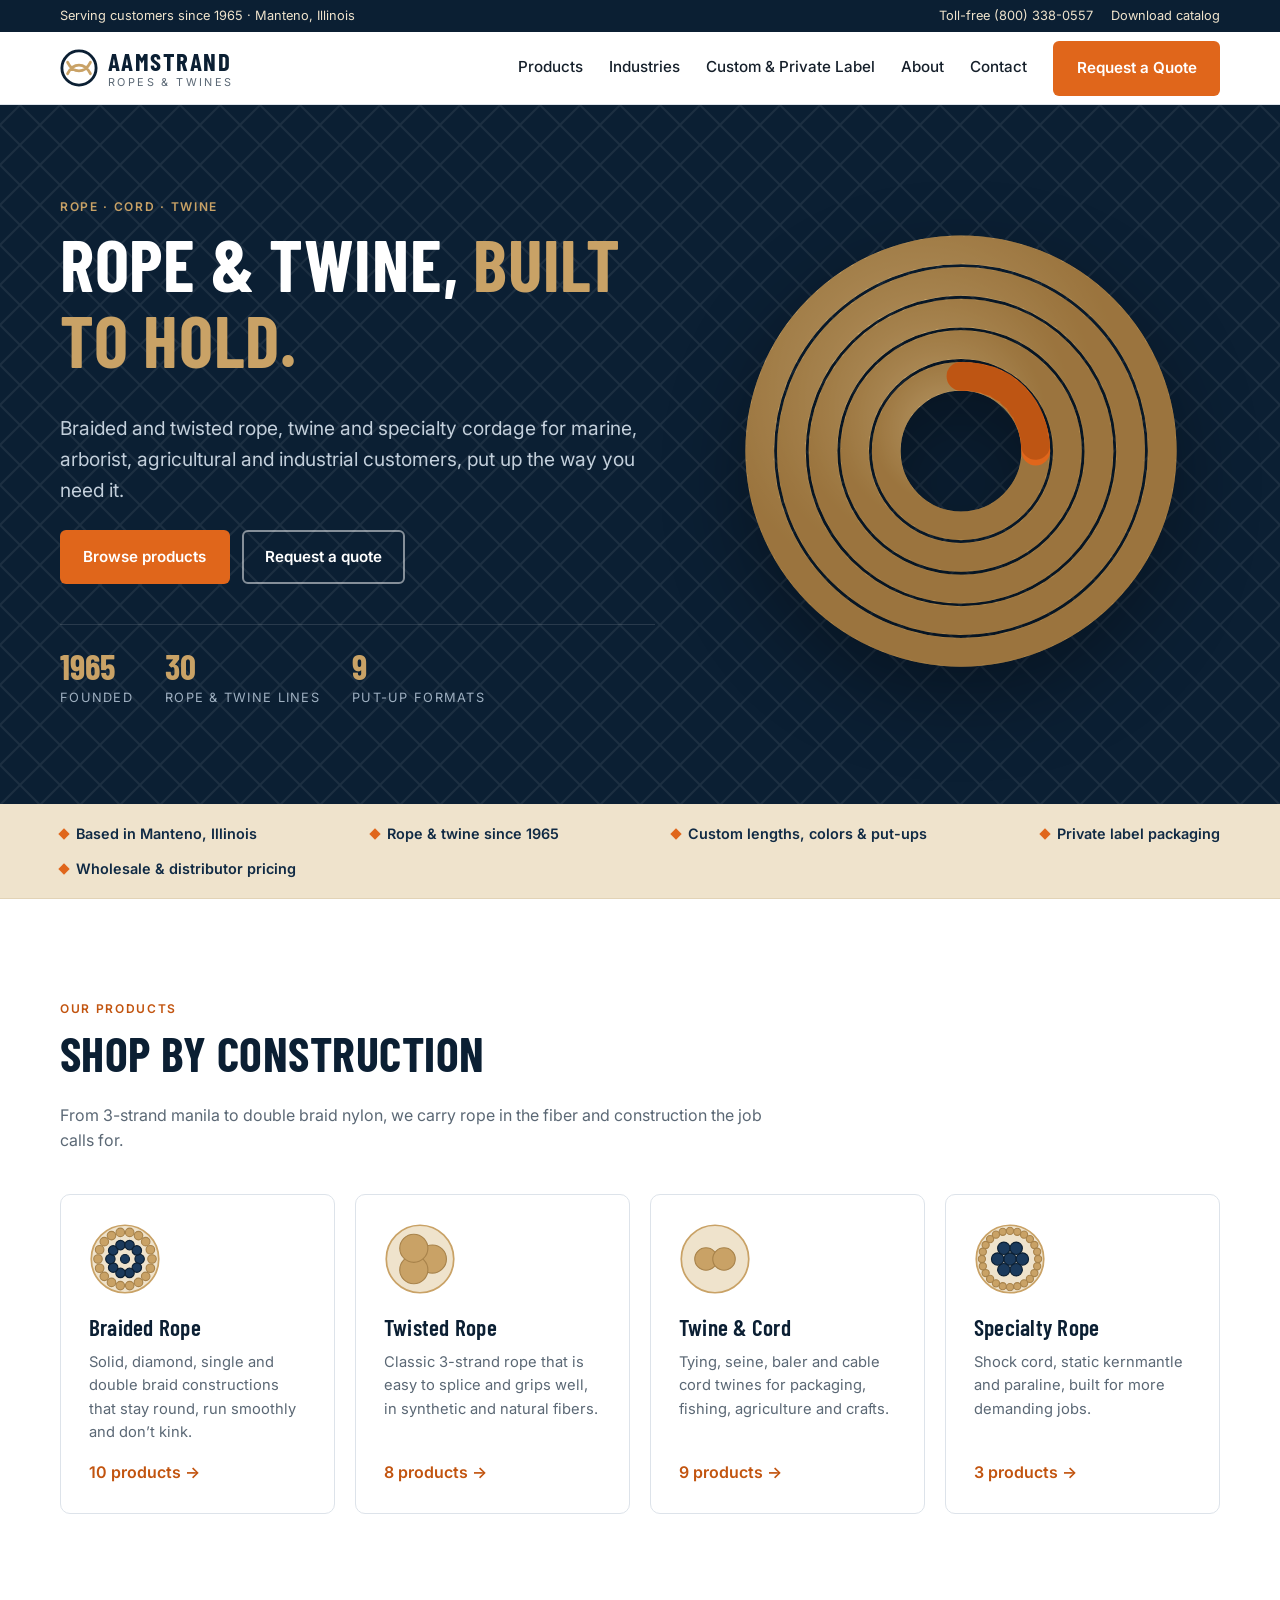
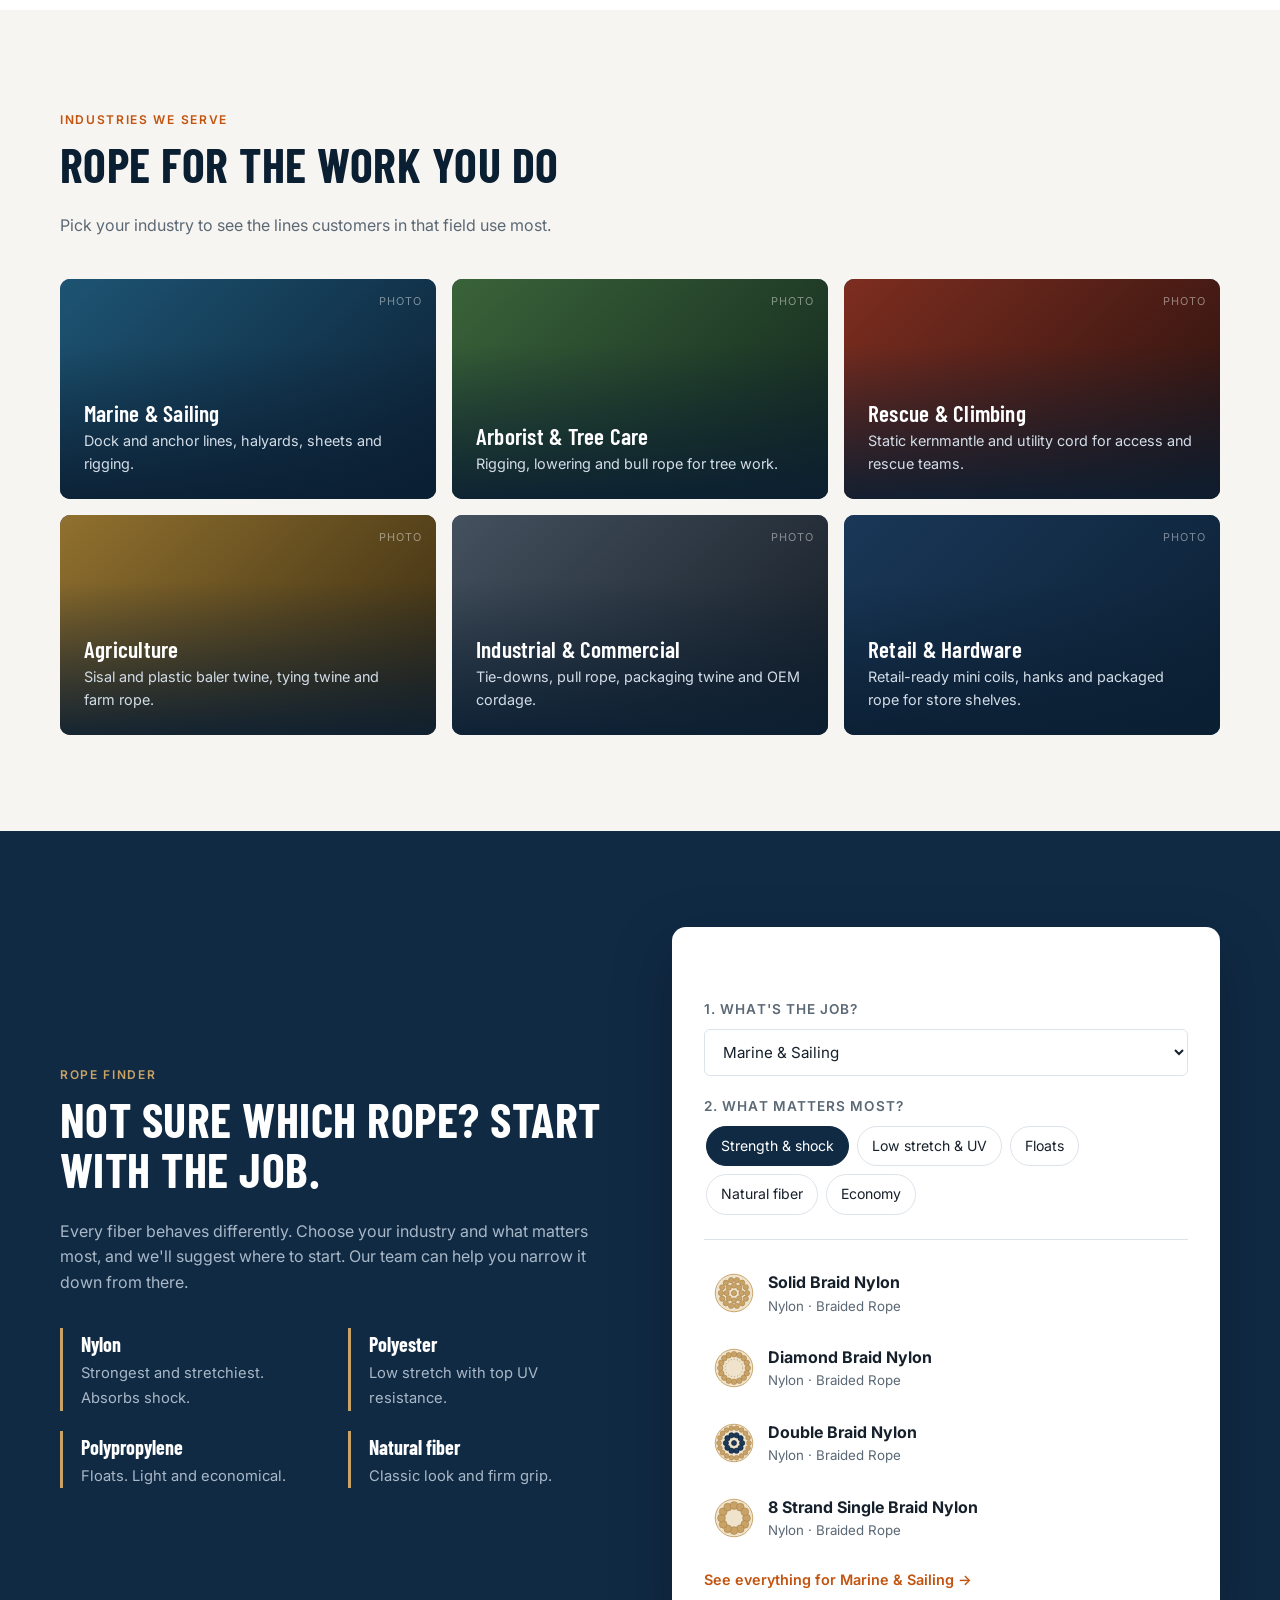
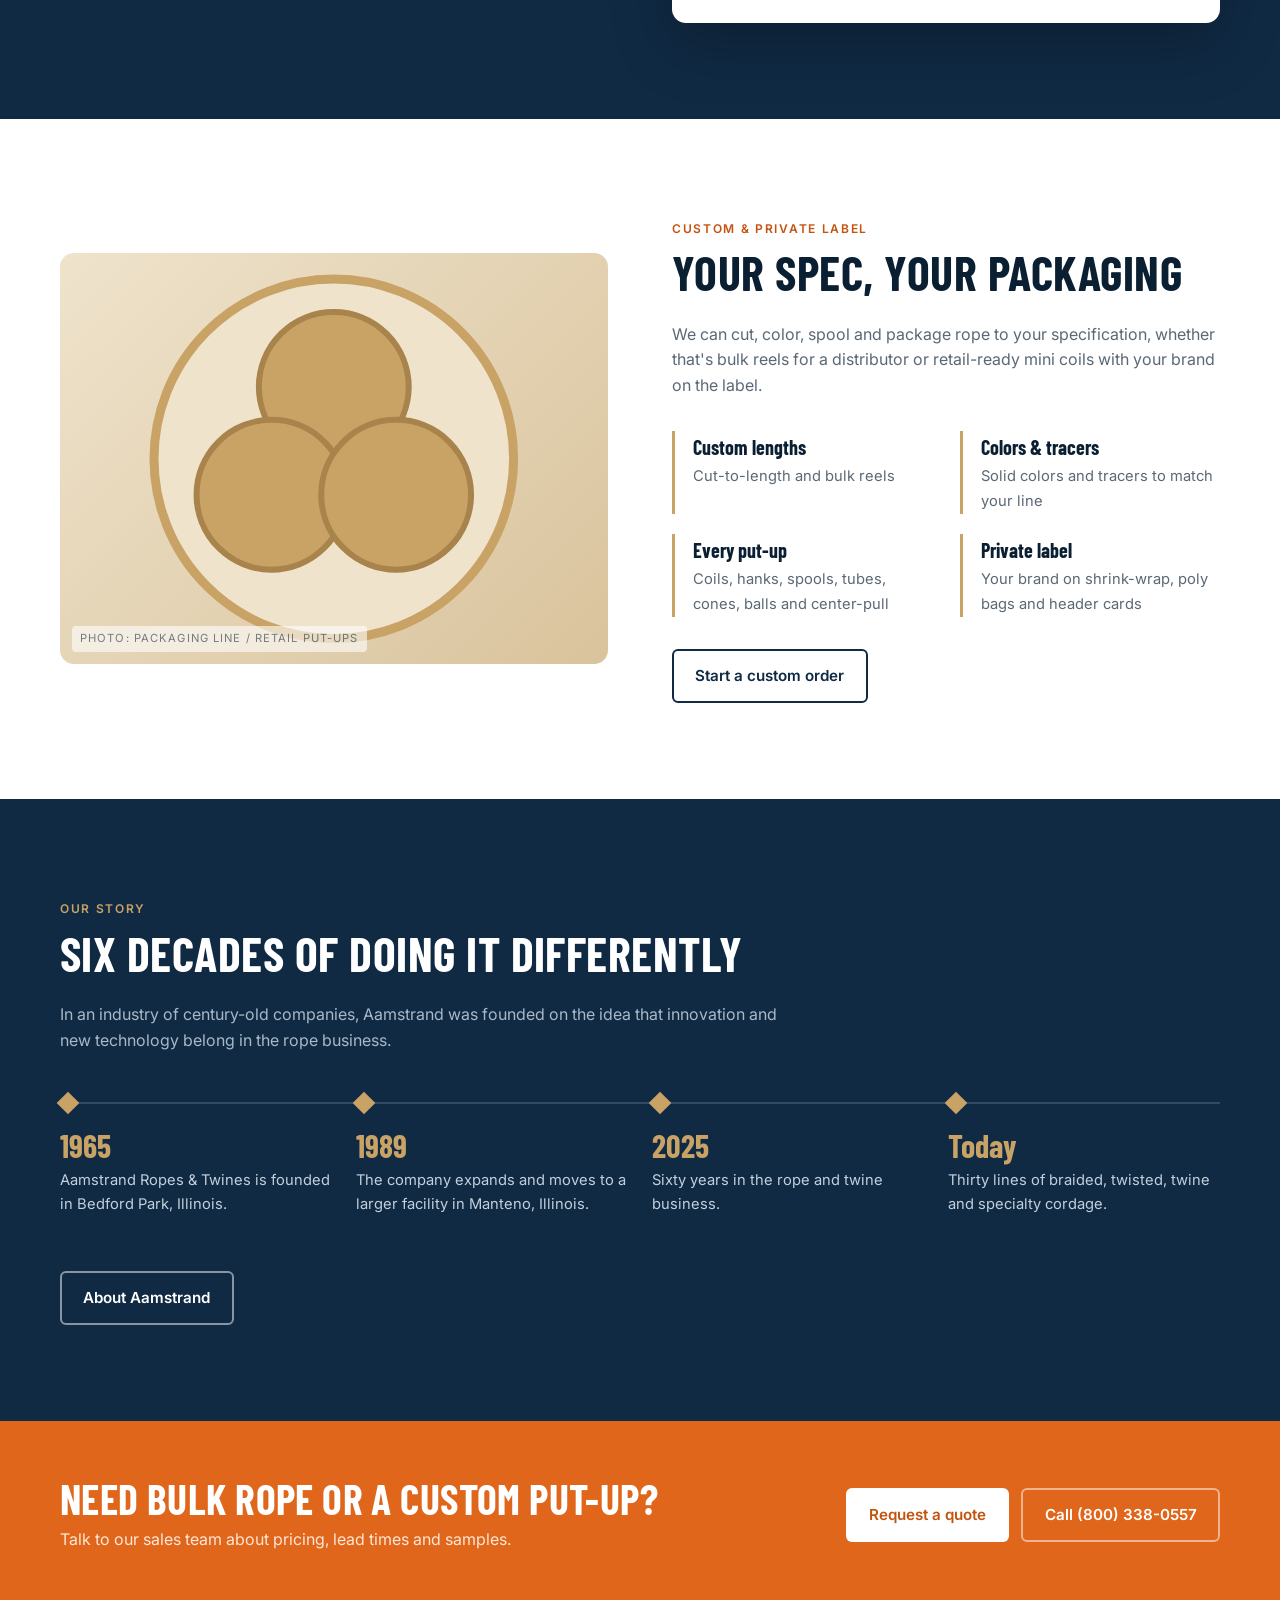
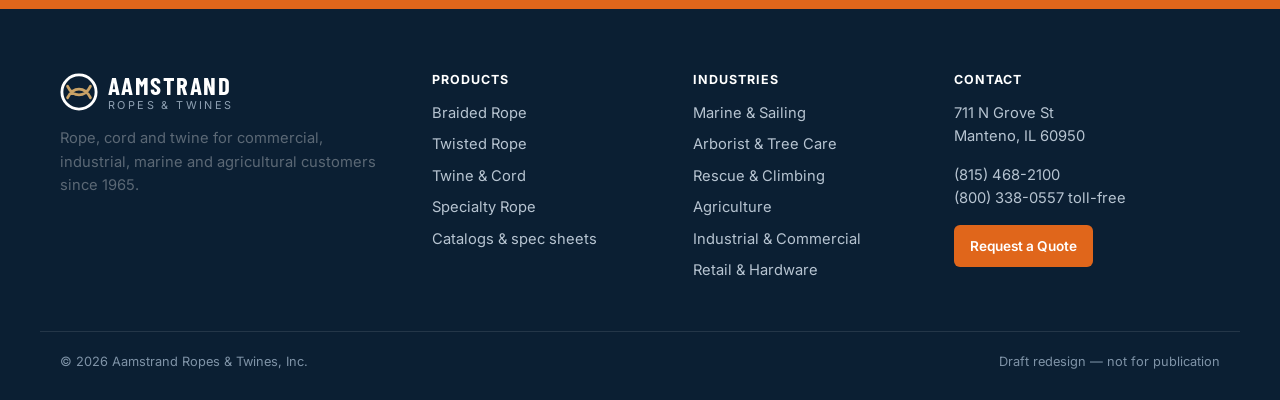
==== commit 1108582d: "Remove made-in-USA claims and put About page under construction Aamstrand products are not made in t" ====
--- a/index.html
+++ b/index.html
@@ -3,8 +3,8 @@
 <head>
   <meta charset="utf-8">
   <meta name="viewport" content="width=device-width, initial-scale=1">
-  <title>Aamstrand Ropes &amp; Twines | American-Made Rope, Cord &amp; Twine</title>
-  <meta name="description" content="Aamstrand Ropes & Twines has made braided rope, twisted rope, twine and specialty cordage in Illinois since 1965, with custom put-ups and private label packaging.">
+  <title>Aamstrand Ropes &amp; Twines | Rope, Cord &amp; Twine Since 1965</title>
+  <meta name="description" content="Aamstrand Ropes & Twines has supplied braided rope, twisted rope, twine and specialty cordage since 1965, with custom put-ups and private label packaging.">
   <link rel="preconnect" href="https://fonts.googleapis.com">
   <link rel="preconnect" href="https://fonts.gstatic.com" crossorigin>
   <link href="https://fonts.googleapis.com/css2?family=Barlow+Condensed:wght@500;600;700&family=Inter:wght@400;500;600;700&display=swap" rel="stylesheet">
@@ -20,8 +20,8 @@
       <div class="wrap">
         <div>
           <span class="eyebrow" style="color:var(--hemp)">Rope · Cord · Twine</span>
-          <h1>American-made rope, <em>built to hold.</em></h1>
-          <p class="lead">Braided and twisted rope, twine and specialty cordage for marine, arborist, agricultural and industrial customers, made in Manteno, Illinois and put up the way you need it.</p>
+          <h1>Rope &amp; twine, <em>built to hold.</em></h1>
+          <p class="lead">Braided and twisted rope, twine and specialty cordage for marine, arborist, agricultural and industrial customers, put up the way you need it.</p>
           <div class="btn-row">
             <a class="btn btn-accent" href="products.html">Browse products</a>
             <a class="btn btn-light" href="contact.html#quote">Request a quote</a>
@@ -55,7 +55,7 @@
 
     <!-- Trust strip -->
     <div class="trust"><div class="wrap"><ul>
-      <li>Made in Manteno, Illinois</li>
+      <li>Based in Manteno, Illinois</li>
       <li>Rope &amp; twine since 1965</li>
       <li>Custom lengths, colors &amp; put-ups</li>
       <li>Private label packaging</li>
@@ -68,7 +68,7 @@
         <div class="section-head">
           <span class="eyebrow">Our products</span>
           <h2>Shop by construction</h2>
-          <p class="muted">From 3-strand manila to double braid nylon, we make rope in the fiber and construction the job calls for.</p>
+          <p class="muted">From 3-strand manila to double braid nylon, we carry rope in the fiber and construction the job calls for.</p>
         </div>
         <div class="cat-grid" id="category-tiles"></div>
       </div>
@@ -141,7 +141,7 @@
         <div>
           <span class="eyebrow">Custom &amp; private label</span>
           <h2>Your spec, your packaging</h2>
-          <p class="muted">We make the rope, so we can cut, color, spool and package it to your specification, whether that's bulk reels for a distributor or retail-ready mini coils with your brand on the label.</p>
+          <p class="muted">We can cut, color, spool and package rope to your specification, whether that's bulk reels for a distributor or retail-ready mini coils with your brand on the label.</p>
           <ul class="cap-list" style="margin:2rem 0">
             <li><strong>Custom lengths</strong><span>Cut-to-length and bulk reels</span></li>
             <li><strong>Colors &amp; tracers</strong><span>Solid colors and tracers to match your line</span></li>
@@ -159,13 +159,13 @@
         <div class="section-head">
           <span class="eyebrow" style="color:var(--hemp)">Our story</span>
           <h2>Six decades of doing it differently</h2>
-          <p class="muted">In an industry of century-old companies, Aamstrand was founded on the idea that innovation and new technology belong in rope making.</p>
+          <p class="muted">In an industry of century-old companies, Aamstrand was founded on the idea that innovation and new technology belong in the rope business.</p>
         </div>
         <div class="timeline">
-          <div><strong>1965</strong><p>Aamstrand is founded and begins producing rope and twine in Bedford Park, Illinois.</p></div>
-          <div><strong>1989</strong><p>Operations expand and move to a larger facility in Manteno, Illinois.</p></div>
-          <div><strong>2025</strong><p>Sixty years of making rope in Illinois.</p></div>
-          <div><strong>Today</strong><p>Thirty lines of braided, twisted, twine and specialty cordage, shipped to customers nationwide.</p></div>
+          <div><strong>1965</strong><p>Aamstrand Ropes &amp; Twines is founded in Bedford Park, Illinois.</p></div>
+          <div><strong>1989</strong><p>The company expands and moves to a larger facility in Manteno, Illinois.</p></div>
+          <div><strong>2025</strong><p>Sixty years in the rope and twine business.</p></div>
+          <div><strong>Today</strong><p>Thirty lines of braided, twisted, twine and specialty cordage.</p></div>
         </div>
         <div class="btn-row" style="margin-top:2.5rem"><a class="btn btn-light" href="about.html">About Aamstrand</a></div>
       </div>
--- a/assets/css/styles.css
+++ b/assets/css/styles.css
@@ -285,6 +285,11 @@
 .value .num { font-family: var(--font-head); font-size: 2.6rem; color: var(--hemp); line-height: 1; display: block; margin-bottom: 12px; }
 @media (max-width: 860px) { .values { grid-template-columns: 1fr; } }
 
+/* Under construction */
+.construction { max-width: 560px; text-align: center; }
+.construction .rope-icon { width: 88px; height: 88px; margin: 0 auto 24px; }
+.construction .btn-row { justify-content: center; }
+
 /* Contact */
 .contact-grid { display: grid; grid-template-columns: 1.4fr 1fr; gap: 48px; align-items: start; }
 .contact-card { background: var(--paper); border-radius: 14px; padding: 32px; }
